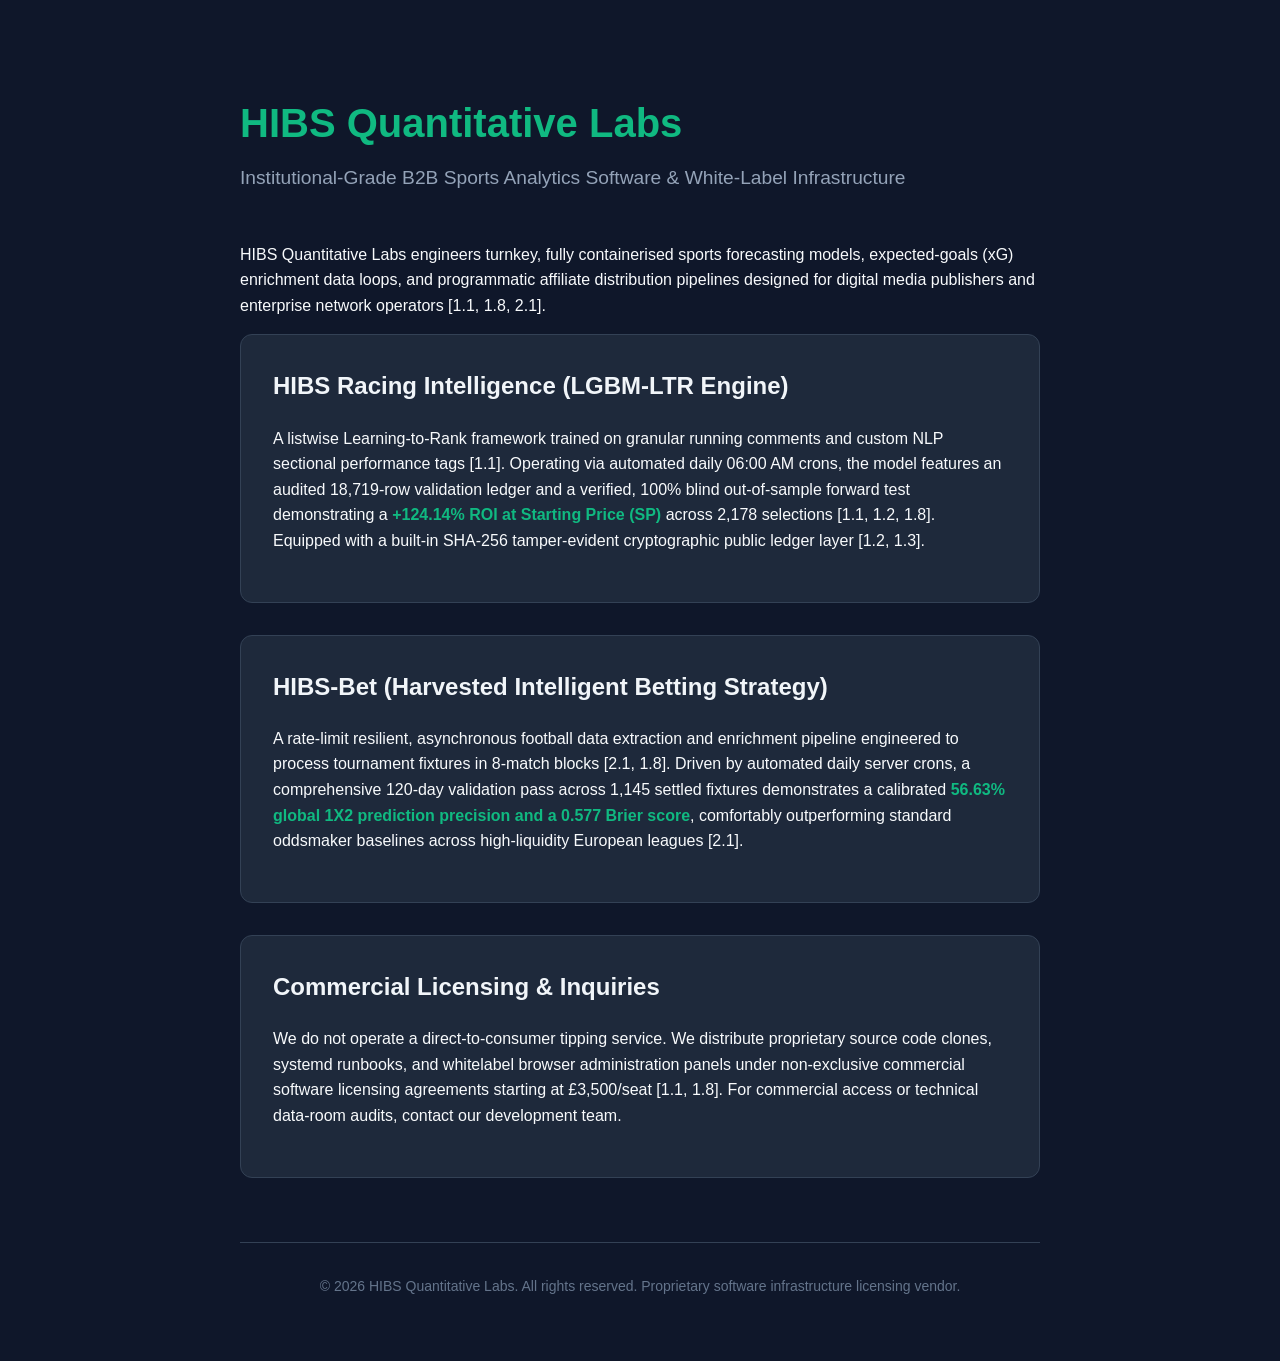
==== index.html @ 6b27bf16 "Create index.html" ====
<!DOCTYPE html>
<html lang="en">
<head>
    <meta charset="UTF-8">
    <meta name="viewport" content="width=device-width, initial-scale=1.0">
    <title>HIBS Quantitative Labs | Enterprise Sports Analytics Infrastructure</title>
    <style>
        body { background-color: #0F172A; color: #F8FAFC; font-family: -apple-system, BlinkMacSystemFont, "Segoe UI", Roboto, sans-serif; padding: 4rem 2rem; max-width: 800px; margin: 0 auto; line-height: 1.6; }
        h1 { color: #10B981; font-size: 2.5rem; margin-bottom: 0.5rem; }
        .subtitle { color: #94A3B8; font-size: 1.2rem; margin-bottom: 3rem; }
        .card { background-color: #1E293B; border: 1px solid #334155; padding: 2rem; border-radius: 0.75rem; margin-bottom: 2rem; }
        h2 { color: #F1F5F9; margin-top: 0; }
        .metric { font-weight: bold; color: #10B981; }
        .footer { color: #64748B; font-size: 0.875rem; margin-top: 4rem; border-top: 1px solid #334155; padding-top: 2rem; text-align: center; }
    </style>
</head>
<body>

    <h1>HIBS Quantitative Labs</h1>
    <div class="subtitle">Institutional-Grade B2B Sports Analytics Software & White-Label Infrastructure</div>

    <p>HIBS Quantitative Labs engineers turnkey, fully containerised sports forecasting models, expected-goals (xG) enrichment data loops, and programmatic affiliate distribution pipelines designed for digital media publishers and enterprise network operators [1.1, 1.8, 2.1].</p>

    <div class="card">
        <h2>HIBS Racing Intelligence (LGBM-LTR Engine)</h2>
        <p>A listwise Learning-to-Rank framework trained on granular running comments and custom NLP sectional performance tags [1.1]. Operating via automated daily 06:00 AM crons, the model features an audited 18,719-row validation ledger and a verified, 100% blind out-of-sample forward test demonstrating a <span class="metric">+124.14% ROI at Starting Price (SP)</span> across 2,178 selections [1.1, 1.2, 1.8]. Equipped with a built-in SHA-256 tamper-evident cryptographic public ledger layer [1.2, 1.3].</p>
    </div>

    <div class="card">
        <h2>HIBS-Bet (Harvested Intelligent Betting Strategy)</h2>
        <p>A rate-limit resilient, asynchronous football data extraction and enrichment pipeline engineered to process tournament fixtures in 8-match blocks [2.1, 1.8]. Driven by automated daily server crons, a comprehensive 120-day validation pass across 1,145 settled fixtures demonstrates a calibrated <span class="metric">56.63% global 1X2 prediction precision and a 0.577 Brier score</span>, comfortably outperforming standard oddsmaker baselines across high-liquidity European leagues [2.1].</p>
    </div>

    <div class="card">
        <h2>Commercial Licensing & Inquiries</h2>
        <p>We do not operate a direct-to-consumer tipping service. We distribute proprietary source code clones, systemd runbooks, and whitelabel browser administration panels under non-exclusive commercial software licensing agreements starting at £3,500/seat [1.1, 1.8]. For commercial access or technical data-room audits, contact our development team.</p>
    </div>

    <div class="footer">
        © 2026 HIBS Quantitative Labs. All rights reserved. Proprietary software infrastructure licensing vendor.
    </div>

</body>
</html>
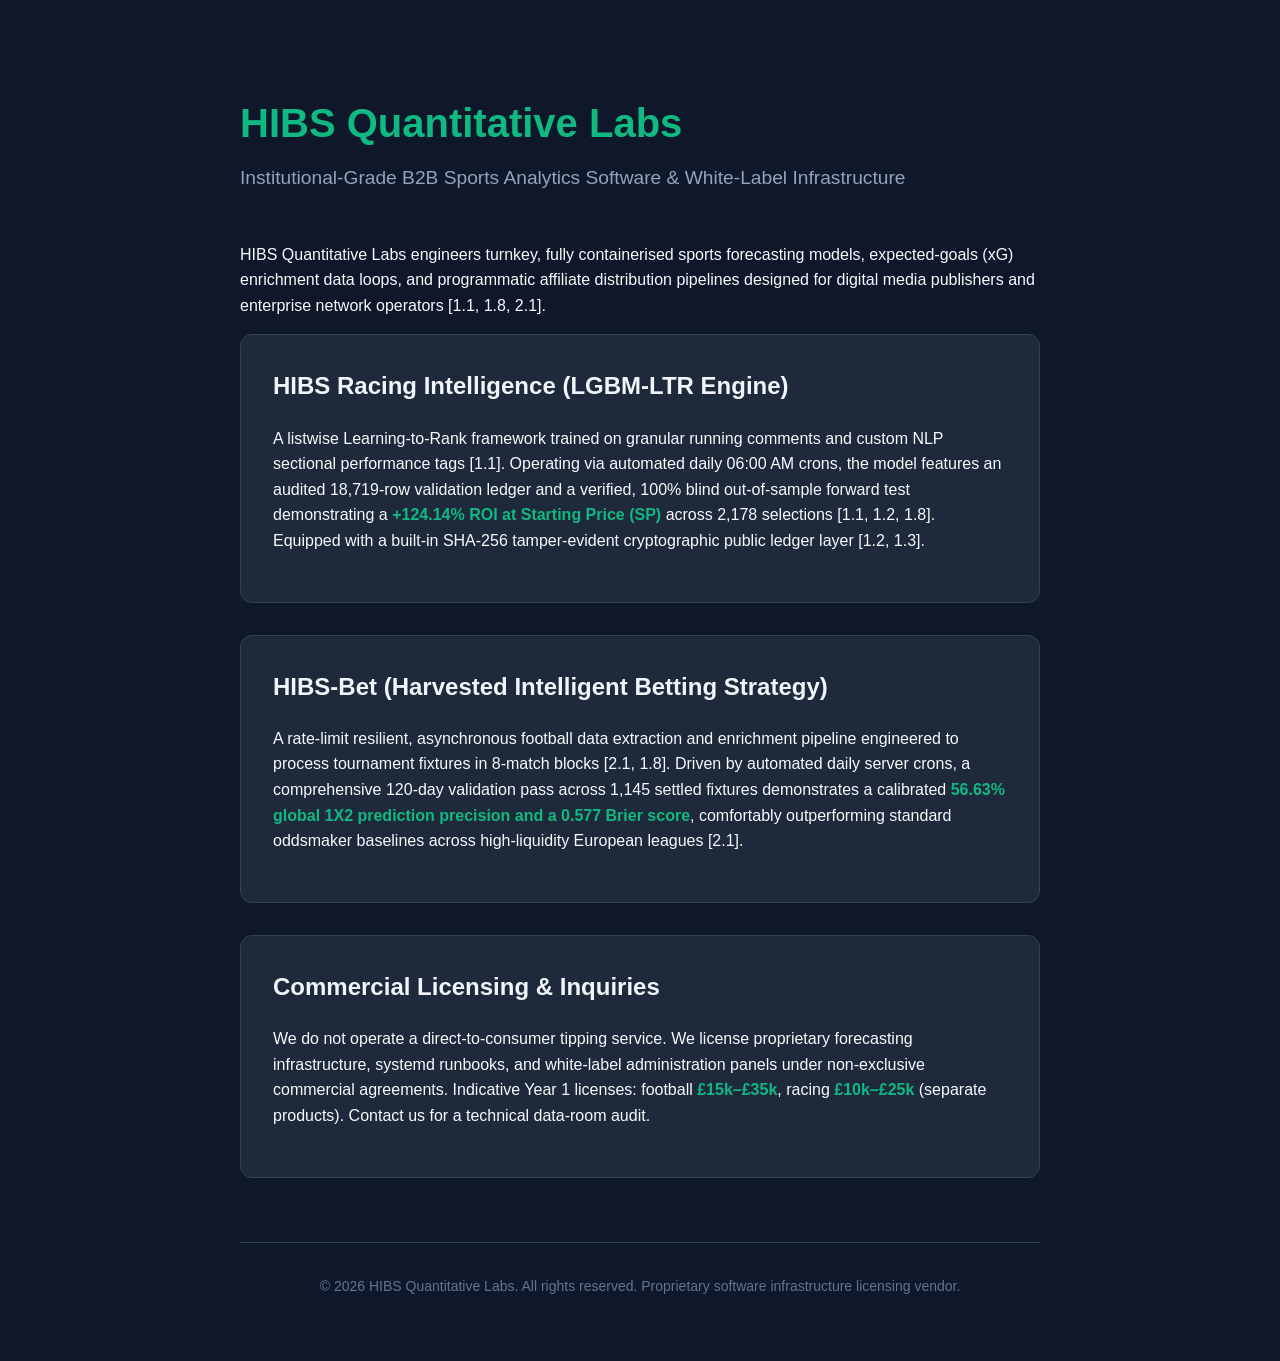
==== commit b3169398: "Align public pricing with buyer memos (£10k–£35k Y1) Co-authored-by: philmac1328 <philmac1328@icloud" ====
--- a/index.html
+++ b/index.html
@@ -33,7 +33,7 @@
 
     <div class="card">
         <h2>Commercial Licensing & Inquiries</h2>
-        <p>We do not operate a direct-to-consumer tipping service. We distribute proprietary source code clones, systemd runbooks, and whitelabel browser administration panels under non-exclusive commercial software licensing agreements starting at £3,500/seat [1.1, 1.8]. For commercial access or technical data-room audits, contact our development team.</p>
+        <p>We do not operate a direct-to-consumer tipping service. We license proprietary forecasting infrastructure, systemd runbooks, and white-label administration panels under non-exclusive commercial agreements. Indicative Year 1 licenses: football <span class="metric">£15k–£35k</span>, racing <span class="metric">£10k–£25k</span> (separate products). Contact us for a technical data-room audit.</p>
     </div>
 
     <div class="footer">
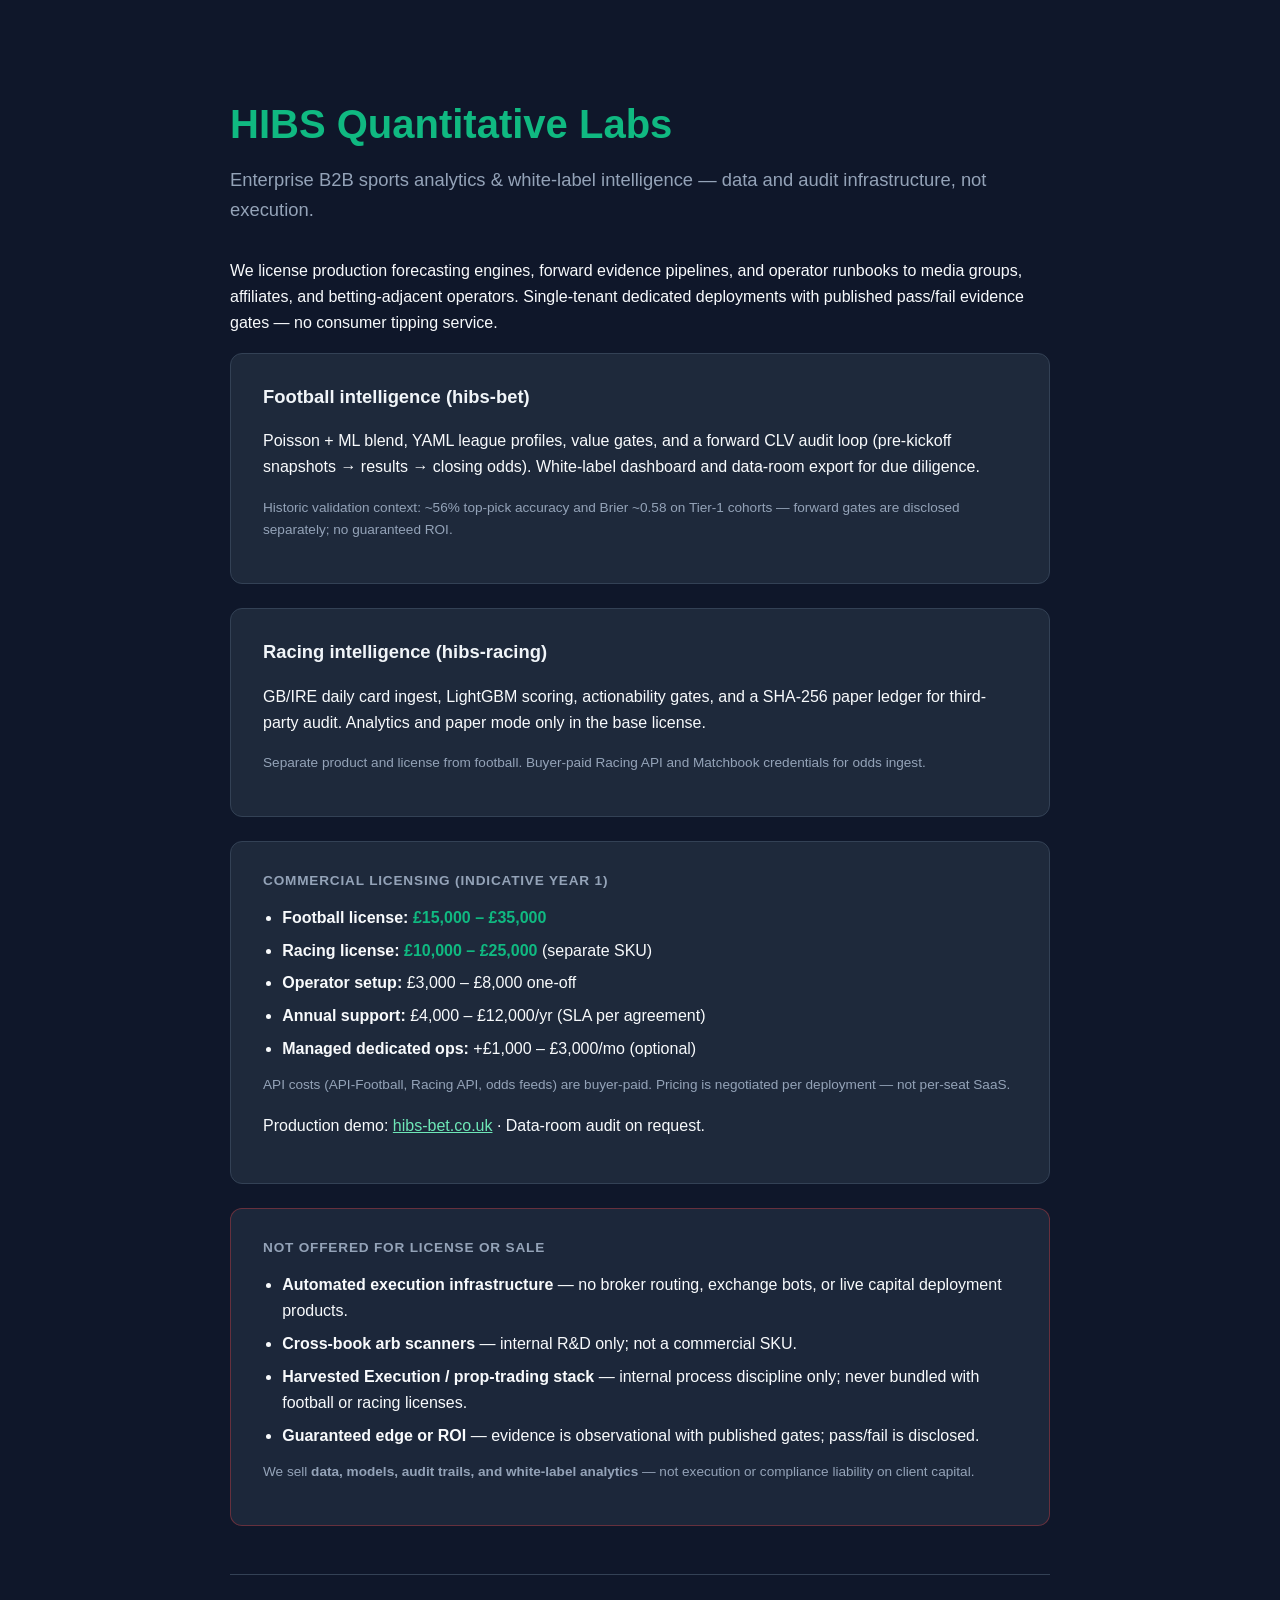
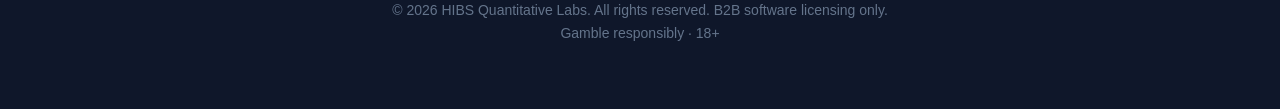
==== commit fd3334f4: "Scrub low pricing; enterprise B2B positioning and execution exclusions Remove £3,500/seat anchor. Pu" ====
--- a/index.html
+++ b/index.html
@@ -3,41 +3,69 @@
 <head>
     <meta charset="UTF-8">
     <meta name="viewport" content="width=device-width, initial-scale=1.0">
-    <title>HIBS Quantitative Labs | Enterprise Sports Analytics Infrastructure</title>
+    <title>HIBS Quantitative Labs | Enterprise B2B Sports Analytics</title>
     <style>
-        body { background-color: #0F172A; color: #F8FAFC; font-family: -apple-system, BlinkMacSystemFont, "Segoe UI", Roboto, sans-serif; padding: 4rem 2rem; max-width: 800px; margin: 0 auto; line-height: 1.6; }
+        body { background-color: #0F172A; color: #F8FAFC; font-family: -apple-system, BlinkMacSystemFont, "Segoe UI", Roboto, sans-serif; padding: 4rem 2rem; max-width: 820px; margin: 0 auto; line-height: 1.65; }
         h1 { color: #10B981; font-size: 2.5rem; margin-bottom: 0.5rem; }
-        .subtitle { color: #94A3B8; font-size: 1.2rem; margin-bottom: 3rem; }
-        .card { background-color: #1E293B; border: 1px solid #334155; padding: 2rem; border-radius: 0.75rem; margin-bottom: 2rem; }
-        h2 { color: #F1F5F9; margin-top: 0; }
+        .subtitle { color: #94A3B8; font-size: 1.15rem; margin-bottom: 2rem; }
+        .card { background-color: #1E293B; border: 1px solid #334155; padding: 1.75rem 2rem; border-radius: 0.75rem; margin-bottom: 1.5rem; }
+        .card.exclude { border-color: rgba(239, 68, 68, 0.35); background: rgba(30, 41, 59, 0.95); }
+        h2 { color: #F1F5F9; margin-top: 0; font-size: 1.15rem; }
+        h3 { color: #94A3B8; font-size: 0.85rem; text-transform: uppercase; letter-spacing: 0.06em; margin: 0 0 0.75rem; }
         .metric { font-weight: bold; color: #10B981; }
-        .footer { color: #64748B; font-size: 0.875rem; margin-top: 4rem; border-top: 1px solid #334155; padding-top: 2rem; text-align: center; }
+        ul { margin: 0.5rem 0 0 1.2rem; padding: 0; }
+        li { margin-bottom: 0.4rem; }
+        .fine { font-size: 0.85rem; color: #94A3B8; margin-top: 0.75rem; }
+        .footer { color: #64748B; font-size: 0.875rem; margin-top: 3rem; border-top: 1px solid #334155; padding-top: 1.5rem; text-align: center; }
+        a { color: #6ee7b7; }
     </style>
 </head>
 <body>
 
     <h1>HIBS Quantitative Labs</h1>
-    <div class="subtitle">Institutional-Grade B2B Sports Analytics Software & White-Label Infrastructure</div>
+    <div class="subtitle">Enterprise B2B sports analytics &amp; white-label intelligence — data and audit infrastructure, not execution.</div>
 
-    <p>HIBS Quantitative Labs engineers turnkey, fully containerised sports forecasting models, expected-goals (xG) enrichment data loops, and programmatic affiliate distribution pipelines designed for digital media publishers and enterprise network operators [1.1, 1.8, 2.1].</p>
+    <p>We license production forecasting engines, forward evidence pipelines, and operator runbooks to media groups, affiliates, and betting-adjacent operators. Single-tenant dedicated deployments with published pass/fail evidence gates — no consumer tipping service.</p>
 
     <div class="card">
-        <h2>HIBS Racing Intelligence (LGBM-LTR Engine)</h2>
-        <p>A listwise Learning-to-Rank framework trained on granular running comments and custom NLP sectional performance tags [1.1]. Operating via automated daily 06:00 AM crons, the model features an audited 18,719-row validation ledger and a verified, 100% blind out-of-sample forward test demonstrating a <span class="metric">+124.14% ROI at Starting Price (SP)</span> across 2,178 selections [1.1, 1.2, 1.8]. Equipped with a built-in SHA-256 tamper-evident cryptographic public ledger layer [1.2, 1.3].</p>
+        <h2>Football intelligence (hibs-bet)</h2>
+        <p>Poisson + ML blend, YAML league profiles, value gates, and a forward CLV audit loop (pre-kickoff snapshots → results → closing odds). White-label dashboard and data-room export for due diligence.</p>
+        <p class="fine">Historic validation context: ~56% top-pick accuracy and Brier ~0.58 on Tier-1 cohorts — forward gates are disclosed separately; no guaranteed ROI.</p>
     </div>
 
     <div class="card">
-        <h2>HIBS-Bet (Harvested Intelligent Betting Strategy)</h2>
-        <p>A rate-limit resilient, asynchronous football data extraction and enrichment pipeline engineered to process tournament fixtures in 8-match blocks [2.1, 1.8]. Driven by automated daily server crons, a comprehensive 120-day validation pass across 1,145 settled fixtures demonstrates a calibrated <span class="metric">56.63% global 1X2 prediction precision and a 0.577 Brier score</span>, comfortably outperforming standard oddsmaker baselines across high-liquidity European leagues [2.1].</p>
+        <h2>Racing intelligence (hibs-racing)</h2>
+        <p>GB/IRE daily card ingest, LightGBM scoring, actionability gates, and a SHA-256 paper ledger for third-party audit. Analytics and paper mode only in the base license.</p>
+        <p class="fine">Separate product and license from football. Buyer-paid Racing API and Matchbook credentials for odds ingest.</p>
     </div>
 
     <div class="card">
-        <h2>Commercial Licensing & Inquiries</h2>
-        <p>We do not operate a direct-to-consumer tipping service. We license proprietary forecasting infrastructure, systemd runbooks, and white-label administration panels under non-exclusive commercial agreements. Indicative Year 1 licenses: football <span class="metric">£15k–£35k</span>, racing <span class="metric">£10k–£25k</span> (separate products). Contact us for a technical data-room audit.</p>
+        <h3>Commercial licensing (indicative Year 1)</h3>
+        <ul>
+            <li><strong>Football license:</strong> <span class="metric">£15,000 – £35,000</span></li>
+            <li><strong>Racing license:</strong> <span class="metric">£10,000 – £25,000</span> (separate SKU)</li>
+            <li><strong>Operator setup:</strong> £3,000 – £8,000 one-off</li>
+            <li><strong>Annual support:</strong> £4,000 – £12,000/yr (SLA per agreement)</li>
+            <li><strong>Managed dedicated ops:</strong> +£1,000 – £3,000/mo (optional)</li>
+        </ul>
+        <p class="fine">API costs (API-Football, Racing API, odds feeds) are buyer-paid. Pricing is negotiated per deployment — not per-seat SaaS.</p>
+        <p>Production demo: <a href="https://hibs-bet.co.uk">hibs-bet.co.uk</a> · Data-room audit on request.</p>
+    </div>
+
+    <div class="card exclude">
+        <h3>Not offered for license or sale</h3>
+        <ul>
+            <li><strong>Automated execution infrastructure</strong> — no broker routing, exchange bots, or live capital deployment products.</li>
+            <li><strong>Cross-book arb scanners</strong> — internal R&amp;D only; not a commercial SKU.</li>
+            <li><strong>Harvested Execution / prop-trading stack</strong> — internal process discipline only; never bundled with football or racing licenses.</li>
+            <li><strong>Guaranteed edge or ROI</strong> — evidence is observational with published gates; pass/fail is disclosed.</li>
+        </ul>
+        <p class="fine">We sell <strong>data, models, audit trails, and white-label analytics</strong> — not execution or compliance liability on client capital.</p>
     </div>
 
     <div class="footer">
-        © 2026 HIBS Quantitative Labs. All rights reserved. Proprietary software infrastructure licensing vendor.
+        © 2026 HIBS Quantitative Labs. All rights reserved. B2B software licensing only.<br>
+        Gamble responsibly · 18+
     </div>
 
 </body>
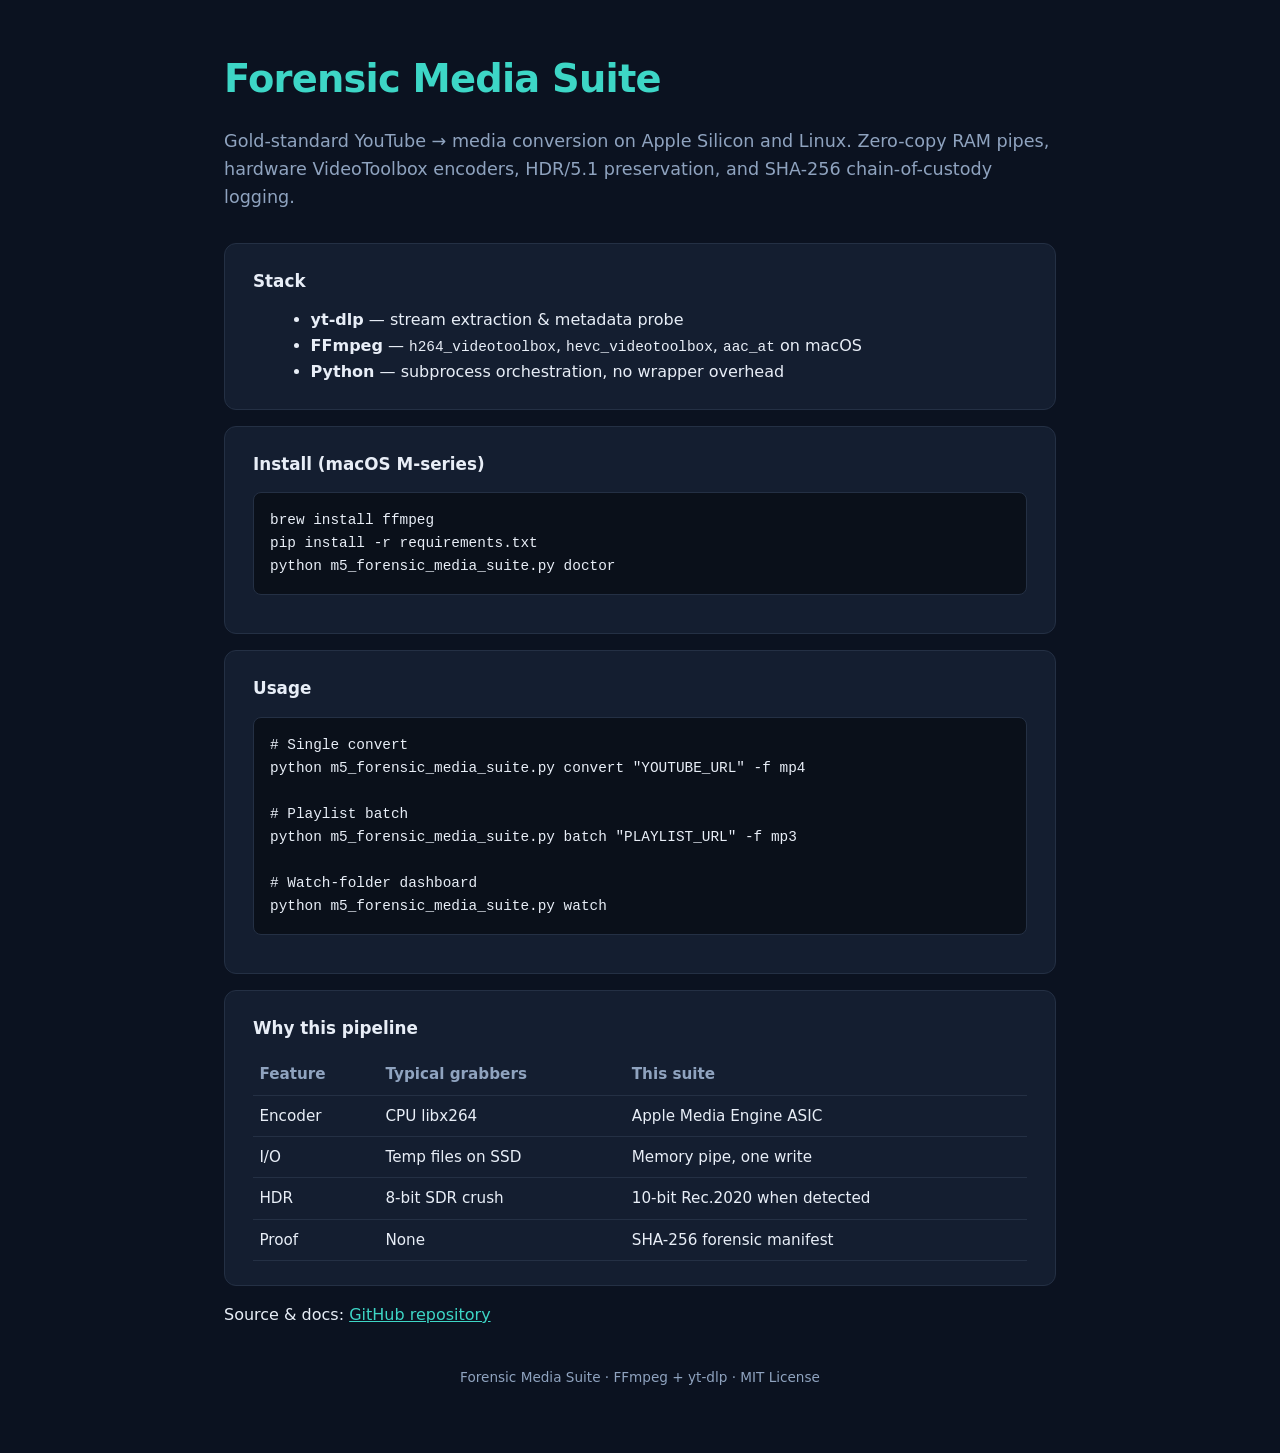
==== commit 34332ef2: "Add Forensic Media Suite: FFmpeg + yt-dlp gold-standard pipeline Replace the HIBS marketing landing " ====
--- a/index.html
+++ b/index.html
@@ -3,70 +3,73 @@
 <head>
     <meta charset="UTF-8">
     <meta name="viewport" content="width=device-width, initial-scale=1.0">
-    <title>HIBS Quantitative Labs | Enterprise B2B Sports Analytics</title>
+    <title>Forensic Media Suite | FFmpeg + yt-dlp</title>
     <style>
-        body { background-color: #0F172A; color: #F8FAFC; font-family: -apple-system, BlinkMacSystemFont, "Segoe UI", Roboto, sans-serif; padding: 4rem 2rem; max-width: 820px; margin: 0 auto; line-height: 1.65; }
-        h1 { color: #10B981; font-size: 2.5rem; margin-bottom: 0.5rem; }
-        .subtitle { color: #94A3B8; font-size: 1.15rem; margin-bottom: 2rem; }
-        .card { background-color: #1E293B; border: 1px solid #334155; padding: 1.75rem 2rem; border-radius: 0.75rem; margin-bottom: 1.5rem; }
-        .card.exclude { border-color: rgba(239, 68, 68, 0.35); background: rgba(30, 41, 59, 0.95); }
-        h2 { color: #F1F5F9; margin-top: 0; font-size: 1.15rem; }
-        h3 { color: #94A3B8; font-size: 0.85rem; text-transform: uppercase; letter-spacing: 0.06em; margin: 0 0 0.75rem; }
-        .metric { font-weight: bold; color: #10B981; }
-        ul { margin: 0.5rem 0 0 1.2rem; padding: 0; }
-        li { margin-bottom: 0.4rem; }
-        .fine { font-size: 0.85rem; color: #94A3B8; margin-top: 0.75rem; }
-        .footer { color: #64748B; font-size: 0.875rem; margin-top: 3rem; border-top: 1px solid #334155; padding-top: 1.5rem; text-align: center; }
-        a { color: #6ee7b7; }
+        :root { --bg: #0b1220; --card: #141e30; --border: #243044; --text: #e8eef7; --muted: #8fa3bf; --accent: #3dd6c6; }
+        * { box-sizing: border-box; }
+        body { margin: 0; background: var(--bg); color: var(--text); font-family: ui-sans-serif, system-ui, -apple-system, Segoe UI, Roboto, sans-serif; line-height: 1.6; }
+        .wrap { max-width: 880px; margin: 0 auto; padding: 3rem 1.5rem 4rem; }
+        h1 { font-size: 2.4rem; margin: 0 0 .5rem; color: var(--accent); letter-spacing: -0.02em; }
+        .lead { color: var(--muted); font-size: 1.1rem; margin-bottom: 2rem; }
+        .card { background: var(--card); border: 1px solid var(--border); border-radius: 12px; padding: 1.5rem 1.75rem; margin-bottom: 1rem; }
+        h2 { margin: 0 0 .75rem; font-size: 1.05rem; }
+        code, pre { font-family: ui-monospace, SFMono-Regular, Menlo, Consolas, monospace; font-size: .9rem; }
+        pre { background: #0a101a; border: 1px solid var(--border); border-radius: 8px; padding: 1rem; overflow-x: auto; }
+        ul { margin: .5rem 0 0 1.1rem; }
+        a { color: var(--accent); }
+        table { width: 100%; border-collapse: collapse; font-size: .95rem; }
+        th, td { text-align: left; padding: .5rem .4rem; border-bottom: 1px solid var(--border); }
+        th { color: var(--muted); font-weight: 600; }
+        .footer { margin-top: 2.5rem; color: var(--muted); font-size: .85rem; text-align: center; }
     </style>
 </head>
 <body>
+    <div class="wrap">
+        <h1>Forensic Media Suite</h1>
+        <p class="lead">Gold-standard YouTube → media conversion on Apple Silicon and Linux. Zero-copy RAM pipes, hardware VideoToolbox encoders, HDR/5.1 preservation, and SHA-256 chain-of-custody logging.</p>
 
-    <h1>HIBS Quantitative Labs</h1>
-    <div class="subtitle">Enterprise B2B sports analytics &amp; white-label intelligence — data and audit infrastructure, not execution.</div>
+        <div class="card">
+            <h2>Stack</h2>
+            <ul>
+                <li><strong>yt-dlp</strong> — stream extraction &amp; metadata probe</li>
+                <li><strong>FFmpeg</strong> — <code>h264_videotoolbox</code>, <code>hevc_videotoolbox</code>, <code>aac_at</code> on macOS</li>
+                <li><strong>Python</strong> — subprocess orchestration, no wrapper overhead</li>
+            </ul>
+        </div>
 
-    <p>We license production forecasting engines, forward evidence pipelines, and operator runbooks to media groups, affiliates, and betting-adjacent operators. Single-tenant dedicated deployments with published pass/fail evidence gates — no consumer tipping service.</p>
+        <div class="card">
+            <h2>Install (macOS M-series)</h2>
+            <pre>brew install ffmpeg
+pip install -r requirements.txt
+python m5_forensic_media_suite.py doctor</pre>
+        </div>
 
-    <div class="card">
-        <h2>Football intelligence (hibs-bet)</h2>
-        <p>Poisson + ML blend, YAML league profiles, value gates, and a forward CLV audit loop (pre-kickoff snapshots → results → closing odds). White-label dashboard and data-room export for due diligence.</p>
-        <p class="fine">Historic validation context: ~56% top-pick accuracy and Brier ~0.58 on Tier-1 cohorts — forward gates are disclosed separately; no guaranteed ROI.</p>
+        <div class="card">
+            <h2>Usage</h2>
+            <pre># Single convert
+python m5_forensic_media_suite.py convert "YOUTUBE_URL" -f mp4
+
+# Playlist batch
+python m5_forensic_media_suite.py batch "PLAYLIST_URL" -f mp3
+
+# Watch-folder dashboard
+python m5_forensic_media_suite.py watch</pre>
+        </div>
+
+        <div class="card">
+            <h2>Why this pipeline</h2>
+            <table>
+                <tr><th>Feature</th><th>Typical grabbers</th><th>This suite</th></tr>
+                <tr><td>Encoder</td><td>CPU libx264</td><td>Apple Media Engine ASIC</td></tr>
+                <tr><td>I/O</td><td>Temp files on SSD</td><td>Memory pipe, one write</td></tr>
+                <tr><td>HDR</td><td>8-bit SDR crush</td><td>10-bit Rec.2020 when detected</td></tr>
+                <tr><td>Proof</td><td>None</td><td>SHA-256 forensic manifest</td></tr>
+            </table>
+        </div>
+
+        <p>Source &amp; docs: <a href="https://github.com/mc8h7dxz6t-ui/hibs-quantitative-labs.github.io">GitHub repository</a></p>
+
+        <div class="footer">Forensic Media Suite · FFmpeg + yt-dlp · MIT License</div>
     </div>
-
-    <div class="card">
-        <h2>Racing intelligence (hibs-racing)</h2>
-        <p>GB/IRE daily card ingest, LightGBM scoring, actionability gates, and a SHA-256 paper ledger for third-party audit. Analytics and paper mode only in the base license.</p>
-        <p class="fine">Separate product and license from football. Buyer-paid Racing API and Matchbook credentials for odds ingest.</p>
-    </div>
-
-    <div class="card">
-        <h3>Commercial licensing (indicative Year 1)</h3>
-        <ul>
-            <li><strong>Football license:</strong> <span class="metric">£15,000 – £35,000</span></li>
-            <li><strong>Racing license:</strong> <span class="metric">£10,000 – £25,000</span> (separate SKU)</li>
-            <li><strong>Operator setup:</strong> £3,000 – £8,000 one-off</li>
-            <li><strong>Annual support:</strong> £4,000 – £12,000/yr (SLA per agreement)</li>
-            <li><strong>Managed dedicated ops:</strong> +£1,000 – £3,000/mo (optional)</li>
-        </ul>
-        <p class="fine">API costs (API-Football, Racing API, odds feeds) are buyer-paid. Pricing is negotiated per deployment — not per-seat SaaS.</p>
-        <p>Production demo: <a href="https://hibs-bet.co.uk">hibs-bet.co.uk</a> · Data-room audit on request.</p>
-    </div>
-
-    <div class="card exclude">
-        <h3>Not offered for license or sale</h3>
-        <ul>
-            <li><strong>Automated execution infrastructure</strong> — no broker routing, exchange bots, or live capital deployment products.</li>
-            <li><strong>Cross-book arb scanners</strong> — internal R&amp;D only; not a commercial SKU.</li>
-            <li><strong>Harvested Execution / prop-trading stack</strong> — internal process discipline only; never bundled with football or racing licenses.</li>
-            <li><strong>Guaranteed edge or ROI</strong> — evidence is observational with published gates; pass/fail is disclosed.</li>
-        </ul>
-        <p class="fine">We sell <strong>data, models, audit trails, and white-label analytics</strong> — not execution or compliance liability on client capital.</p>
-    </div>
-
-    <div class="footer">
-        © 2026 HIBS Quantitative Labs. All rights reserved. B2B software licensing only.<br>
-        Gamble responsibly · 18+
-    </div>
-
 </body>
 </html>
